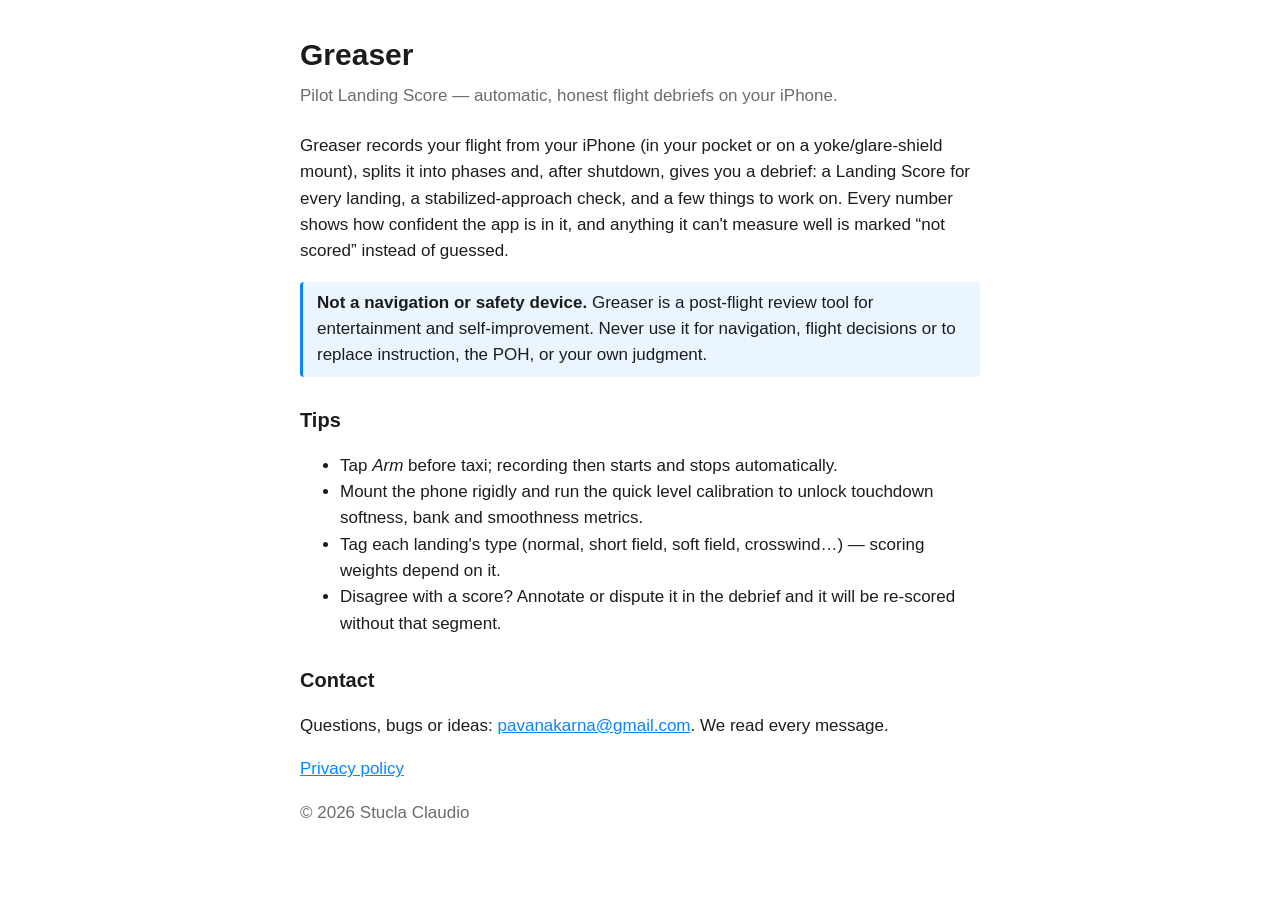
==== greaser/index.html @ f3df6e16 "Add Greaser support + privacy pages Co-Authored-By: Claude Opus 5.5 <noreply@anthropic.com>" ====
<!doctype html><html lang="en"><head><title>Greaser — Support</title>
<meta charset="utf-8"><meta name="viewport" content="width=device-width,initial-scale=1">
<style>
:root{--bg:#fff;--fg:#1c1c1e;--muted:#6b6b70;--accent:#0a84ff}
@media (prefers-color-scheme:dark){:root{--bg:#000;--fg:#f2f2f7;--muted:#a1a1a6}}
body{background:var(--bg);color:var(--fg);font:17px/1.55 -apple-system,BlinkMacSystemFont,"Helvetica Neue",sans-serif;max-width:680px;margin:0 auto;padding:32px 16px}
h1{font-size:30px;margin:0 0 4px}h2{font-size:20px;margin-top:28px}.sub{color:var(--muted);margin:0 0 24px}a{color:var(--accent)}
.note{border-left:3px solid var(--accent);padding:8px 14px;background:rgba(10,132,255,.08);border-radius:4px}
</style>
</head><body>
<h1>Greaser</h1><p class="sub">Pilot Landing Score — automatic, honest flight debriefs on your iPhone.</p>
<p>Greaser records your flight from your iPhone (in your pocket or on a yoke/glare-shield mount), splits it into phases and, after shutdown, gives you a debrief: a Landing Score for every landing, a stabilized-approach check, and a few things to work on. Every number shows how confident the app is in it, and anything it can't measure well is marked “not scored” instead of guessed.</p>
<div class="note"><strong>Not a navigation or safety device.</strong> Greaser is a post-flight review tool for entertainment and self-improvement. Never use it for navigation, flight decisions or to replace instruction, the POH, or your own judgment.</div>
<h2>Tips</h2>
<ul>
<li>Tap <em>Arm</em> before taxi; recording then starts and stops automatically.</li>
<li>Mount the phone rigidly and run the quick level calibration to unlock touchdown softness, bank and smoothness metrics.</li>
<li>Tag each landing's type (normal, short field, soft field, crosswind…) — scoring weights depend on it.</li>
<li>Disagree with a score? Annotate or dispute it in the debrief and it will be re-scored without that segment.</li>
</ul>
<h2>Contact</h2>
<p>Questions, bugs or ideas: <a href="mailto:pavanakarna@gmail.com?subject=Greaser">pavanakarna@gmail.com</a>. We read every message.</p>
<p><a href="privacy.html">Privacy policy</a></p>
<p class="sub">© 2026 Stucla Claudio</p>
</body></html>
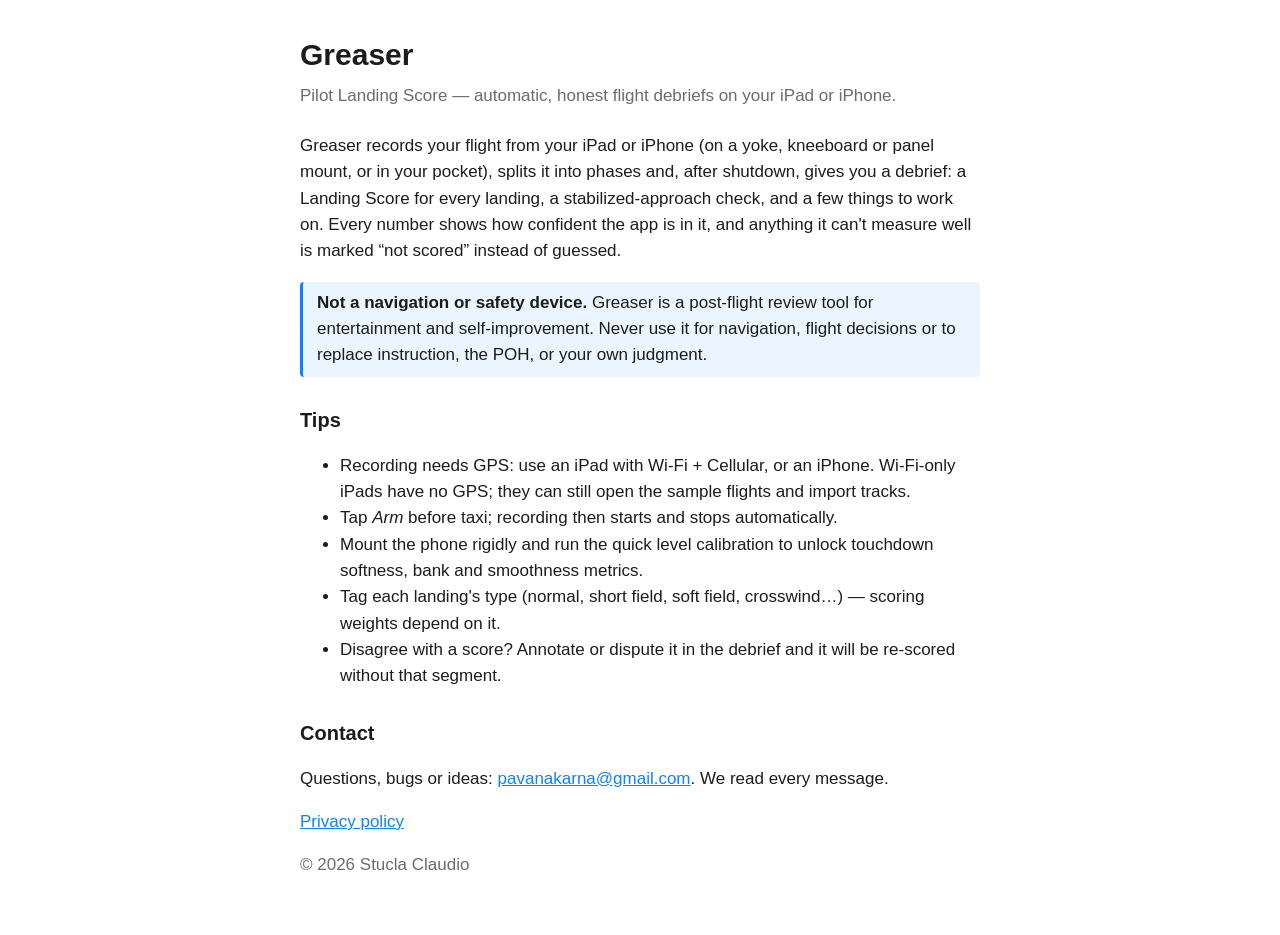
==== commit f25cd572: "Greaser pages: iPad + iPhone wording, GPS requirement Co-Authored-By: Claude Opus 5.5 <noreply@anthr" ====
--- a/greaser/index.html
+++ b/greaser/index.html
@@ -8,11 +8,12 @@
 .note{border-left:3px solid var(--accent);padding:8px 14px;background:rgba(10,132,255,.08);border-radius:4px}
 </style>
 </head><body>
-<h1>Greaser</h1><p class="sub">Pilot Landing Score — automatic, honest flight debriefs on your iPhone.</p>
-<p>Greaser records your flight from your iPhone (in your pocket or on a yoke/glare-shield mount), splits it into phases and, after shutdown, gives you a debrief: a Landing Score for every landing, a stabilized-approach check, and a few things to work on. Every number shows how confident the app is in it, and anything it can't measure well is marked “not scored” instead of guessed.</p>
+<h1>Greaser</h1><p class="sub">Pilot Landing Score — automatic, honest flight debriefs on your iPad or iPhone.</p>
+<p>Greaser records your flight from your iPad or iPhone (on a yoke, kneeboard or panel mount, or in your pocket), splits it into phases and, after shutdown, gives you a debrief: a Landing Score for every landing, a stabilized-approach check, and a few things to work on. Every number shows how confident the app is in it, and anything it can't measure well is marked “not scored” instead of guessed.</p>
 <div class="note"><strong>Not a navigation or safety device.</strong> Greaser is a post-flight review tool for entertainment and self-improvement. Never use it for navigation, flight decisions or to replace instruction, the POH, or your own judgment.</div>
 <h2>Tips</h2>
 <ul>
+<li>Recording needs GPS: use an iPad with Wi-Fi + Cellular, or an iPhone. Wi-Fi-only iPads have no GPS; they can still open the sample flights and import tracks.</li>
 <li>Tap <em>Arm</em> before taxi; recording then starts and stops automatically.</li>
 <li>Mount the phone rigidly and run the quick level calibration to unlock touchdown softness, bank and smoothness metrics.</li>
 <li>Tag each landing's type (normal, short field, soft field, crosswind…) — scoring weights depend on it.</li>
